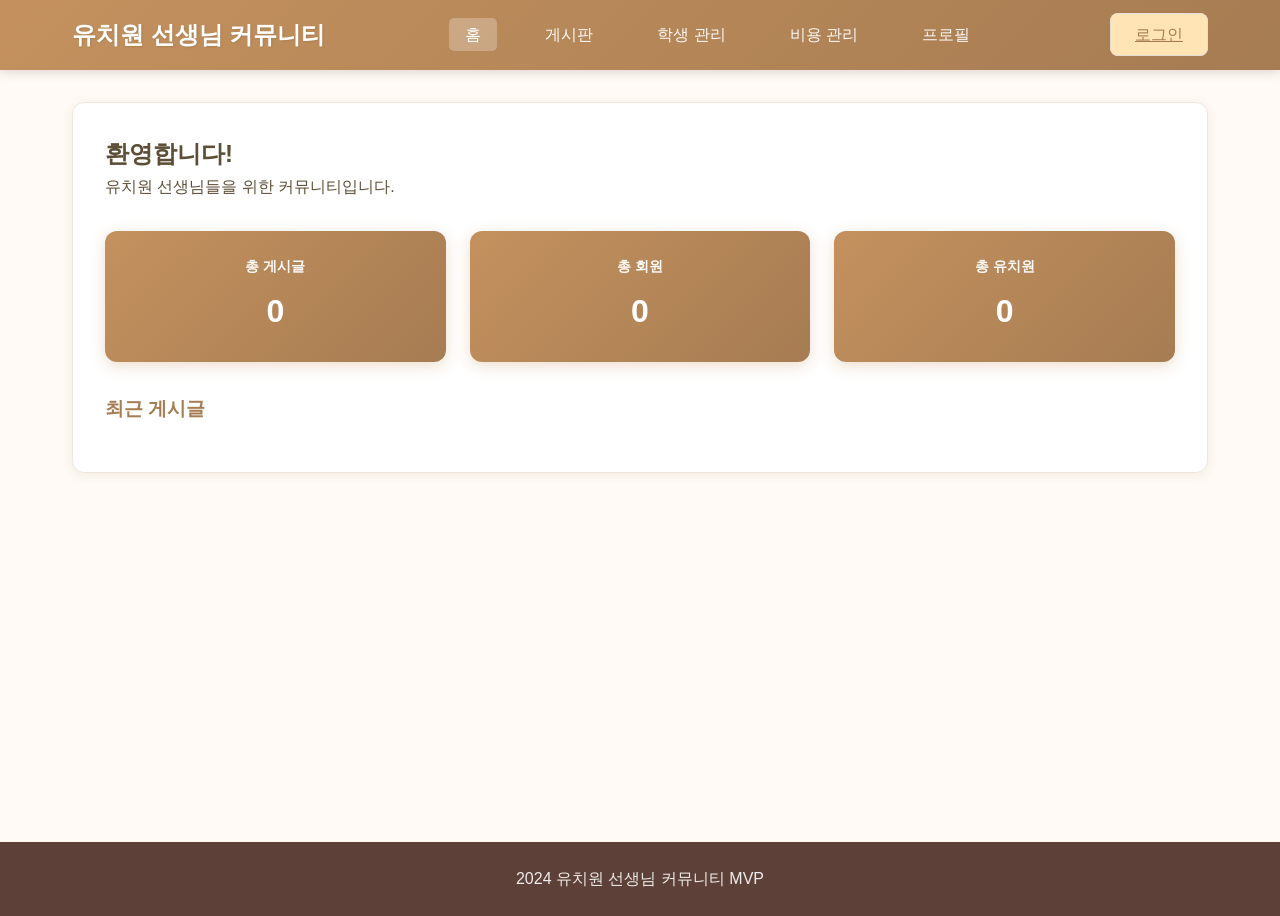
==== frontend/index.html @ c14915fb "Redesign profile page to Toss-style UI - Restructure profileCard component with cleaner layout - Sep" ====
<!DOCTYPE html>
<html lang="ko">
<head>
    <meta charset="UTF-8">
    <meta name="viewport" content="width=device-width, initial-scale=1.0">
    <title>유치원 선생님 커뮤니티</title>
    <link rel="stylesheet" href="css/style.css?v=8">
    <link rel="stylesheet" href="css/auth.css?v=8">
</head>
<body>
    <header>
        <nav class="navbar">
            <div class="logo">
                <h1>유치원 선생님 커뮤니티</h1>
            </div>
            <ul class="nav-links">
                <li><a href="#" data-page="home" class="active">홈</a></li>
                <li><a href="#" data-page="board">게시판</a></li>
                <li><a href="#" data-page="management">학생 관리</a></li>
                <li><a href="#" data-page="expenses">비용 관리</a></li>
                <li><a href="#" data-page="profile">프로필</a></li>
            </ul>
            <div class="user-info">
                <!-- 동적으로 로그인/로그아웃 버튼 표시 -->
            </div>
        </nav>
    </header>

    <main id="app">
        <!-- 홈 페이지 -->
        <section id="home-page" class="page active">
            <div class="container">
                <h2>환영합니다!</h2>
                <p>유치원 선생님들을 위한 커뮤니티입니다.</p>

                <div class="stats-grid">
                    <div class="stat-card">
                        <h3>총 게시글</h3>
                        <p id="total-posts">0</p>
                    </div>
                    <div class="stat-card">
                        <h3>총 회원</h3>
                        <p id="total-users">0</p>
                    </div>
                    <div class="stat-card">
                        <h3>총 유치원</h3>
                        <p id="total-kindergartens">0</p>
                    </div>
                </div>

                <div class="recent-posts">
                    <h3>최근 게시글</h3>
                    <div id="recent-posts-list"></div>
                </div>
            </div>
        </section>

        <!-- 게시판 페이지 -->
        <section id="board-page" class="page">
            <div class="container">
                <div class="board-header">
                    <h2>게시판</h2>
                    <button id="new-post-btn" class="btn btn-primary">새 글 쓰기</button>
                </div>

                <div class="category-tabs">
                    <button data-category="" class="tab active">전체</button>
                    <button data-category="자유게시판" class="tab">자유게시판</button>
                    <button data-category="교육자료" class="tab">교육자료</button>
                    <button data-category="Q&A" class="tab">Q&A</button>
                </div>

                <div id="posts-list" class="posts-list"></div>
            </div>
        </section>

        <!-- 게시글 상세 페이지 -->
        <section id="post-detail-page" class="page">
            <div class="container">
                <button id="back-to-board" class="btn btn-secondary">목록으로</button>
                <div id="post-detail"></div>
                <div id="comments-section">
                    <h3>댓글</h3>
                    <div id="comments-list"></div>
                    <div class="comment-form">
                        <textarea id="comment-content" placeholder="댓글을 입력하세요..."></textarea>
                        <button id="submit-comment" class="btn btn-primary">댓글 작성</button>
                    </div>
                </div>
            </div>
        </section>

        <!-- 글 작성 페이지 -->
        <section id="write-post-page" class="page">
            <div class="container">
                <h2 id="write-page-title">새 글 쓰기</h2>
                <form id="post-form">
                    <div class="form-group">
                        <label for="post-category">카테고리</label>
                        <select id="post-category" required>
                            <option value="자유게시판">자유게시판</option>
                            <option value="교육자료">교육자료</option>
                            <option value="Q&A">Q&A</option>
                        </select>
                    </div>
                    <div class="form-group">
                        <label for="post-title">제목</label>
                        <input type="text" id="post-title" required placeholder="제목을 입력하세요">
                    </div>
                    <div class="form-group">
                        <label for="post-content">내용</label>
                        <textarea id="post-content" required placeholder="내용을 입력하세요"></textarea>
                    </div>
                    <div class="form-actions">
                        <button type="button" id="cancel-post" class="btn btn-secondary">취소</button>
                        <button type="submit" class="btn btn-primary">저장</button>
                    </div>
                </form>
            </div>
        </section>

        <!-- 비용 관리 페이지 -->
        <section id="expenses-page" class="page">
            <div class="container">
                <h2>비용 관리</h2>
                <p id="my-kindergarten-info" class="info-text"></p>

                <div class="expenses-tabs">
                    <button data-tab="input" class="tab active">비용 입력</button>
                    <button data-tab="category-manage" class="tab">카테고리 관리</button>
                    <button data-tab="student-summary" class="tab">학생별 집계</button>
                    <button data-tab="class-summary" class="tab">반별 집계</button>
                    <button data-tab="kg-summary" class="tab">유치원 집계</button>
                </div>

                <!-- 비용 입력 탭 -->
                <div id="expense-input-tab" class="expense-tab active">
                    <div class="expense-form-section">
                        <div class="section-header">
                            <h3>비용 입력</h3>
                            <button id="download-expenses-excel" class="btn btn-secondary btn-small">엑셀 다운로드</button>
                        </div>
                        <form id="expense-form">
                            <div class="form-row">
                                <div class="form-group">
                                    <label for="expense-class">반</label>
                                    <select id="expense-class" required>
                                        <option value="">선택하세요</option>
                                    </select>
                                </div>
                                <div class="form-group">
                                    <label for="expense-student">학생</label>
                                    <select id="expense-student" required>
                                        <option value="">선택하세요</option>
                                    </select>
                                </div>
                            </div>
                            <div class="form-row">
                                <div class="form-group">
                                    <label for="expense-category">비용 카테고리</label>
                                    <select id="expense-category" required>
                                        <option value="">선택하세요</option>
                                    </select>
                                </div>
                                <div class="form-group">
                                    <label for="expense-amount">금액 (원)</label>
                                    <input type="number" id="expense-amount" required min="0" step="1000">
                                </div>
                            </div>
                            <div class="form-group">
                                <label for="expense-description">설명</label>
                                <input type="text" id="expense-description" placeholder="비용 설명">
                            </div>
                            <button type="submit" class="btn btn-primary">비용 추가</button>
                        </form>
                    </div>

                    <div class="expense-list-section">
                        <h3>최근 비용 내역</h3>
                        <div id="expense-list"></div>
                    </div>
                </div>

                <!-- 카테고리 관리 탭 -->
                <div id="category-manage-tab" class="expense-tab">
                    <div class="add-form-section">
                        <div class="section-header">
                            <h3>카테고리 추가</h3>
                            <button id="download-categories-excel" class="btn btn-secondary btn-small">엑셀 다운로드</button>
                        </div>
                        <form id="add-category-form" class="inline-form">
                            <select id="category-kindergarten" required>
                                <option value="">유치원 선택</option>
                            </select>
                            <input type="text" id="category-name" placeholder="카테고리명 (예: 교재비)" required>
                            <button type="submit" class="btn btn-primary">추가</button>
                        </form>
                    </div>
                    <div class="list-section">
                        <h3>카테고리 목록</h3>
                        <div class="filter-row">
                            <select id="filter-kg-for-category">
                                <option value="">전체 유치원</option>
                            </select>
                        </div>
                        <div id="category-list" class="data-list"></div>
                    </div>
                </div>

                <!-- 학생별 집계 탭 -->
                <div id="student-summary-tab" class="expense-tab">
                    <div class="summary-selector">
                        <select id="student-summary-class">
                            <option value="">반 선택</option>
                        </select>
                        <select id="student-summary-student">
                            <option value="">학생 선택</option>
                        </select>
                        <button id="load-student-summary" class="btn btn-primary">조회</button>
                        <button id="download-student-summary-excel" class="btn btn-secondary">엑셀 다운로드</button>
                    </div>
                    <div id="student-summary-result"></div>
                </div>

                <!-- 반별 집계 탭 -->
                <div id="class-summary-tab" class="expense-tab">
                    <div class="summary-selector">
                        <select id="summary-class">
                            <option value="">반 선택</option>
                        </select>
                        <button id="load-class-summary" class="btn btn-primary">조회</button>
                        <button id="download-class-summary-excel" class="btn btn-secondary">엑셀 다운로드</button>
                    </div>
                    <div id="class-summary-result"></div>
                </div>

                <!-- 유치원별 집계 탭 -->
                <div id="kg-summary-tab" class="expense-tab">
                    <div class="summary-selector">
                        <button id="load-kg-summary" class="btn btn-primary">내 유치원 집계 조회</button>
                        <button id="download-kg-summary-excel" class="btn btn-secondary">엑셀 다운로드</button>
                    </div>
                    <div id="kg-summary-result"></div>
                </div>
            </div>
        </section>

        <!-- 학생 관리 페이지 -->
        <section id="management-page" class="page">
            <div class="container">
                <div class="board-header">
                    <h2>학생 관리</h2>
                    <div class="header-actions">
                        <a href="#" id="download-template" class="btn btn-secondary">엑셀 템플릿 다운로드</a>
                        <button id="upload-excel-btn" class="btn btn-primary">엑셀 업로드</button>
                    </div>
                </div>

                <!-- 엑셀 업로드 모달 -->
                <div id="excel-upload-modal" class="modal" style="display:none;">
                    <div class="modal-content">
                        <span class="modal-close">&times;</span>
                        <h3>엑셀 파일 업로드</h3>
                        <p class="modal-info">템플릿 형식에 맞는 엑셀 파일을 업로드하세요.</p>
                        <form id="excel-upload-form">
                            <div class="form-group">
                                <input type="file" id="excel-file" accept=".xlsx,.xls" required>
                            </div>
                            <div class="form-actions">
                                <button type="button" class="btn btn-secondary" id="cancel-upload">취소</button>
                                <button type="submit" class="btn btn-primary">업로드</button>
                            </div>
                        </form>
                        <div id="upload-result" style="display:none;"></div>
                    </div>
                </div>

                <div class="management-tabs">
                    <button data-tab="kindergartens" class="tab active">유치원</button>
                    <button data-tab="classes" class="tab">반</button>
                    <button data-tab="students" class="tab">학생</button>
                </div>

                <!-- 유치원 탭 -->
                <div id="kindergartens-tab" class="management-tab active">
                    <div class="add-form-section">
                        <h3>유치원 등록</h3>
                        <form id="add-kindergarten-form" class="inline-form">
                            <input type="text" id="kg-name" placeholder="유치원명" required>
                            <input type="text" id="kg-region" placeholder="지역 (예: 서울시 강남구)">
                            <input type="text" id="kg-address" placeholder="주소">
                            <button type="submit" class="btn btn-primary">등록</button>
                        </form>
                    </div>
                    <div class="list-section">
                        <h3>유치원 목록</h3>
                        <div id="kindergartens-list" class="data-list"></div>
                    </div>
                </div>

                <!-- 반 탭 -->
                <div id="classes-tab" class="management-tab" style="display:none;">
                    <div class="add-form-section">
                        <h3>반 등록</h3>
                        <form id="add-class-form" class="inline-form">
                            <select id="class-kindergarten" required>
                                <option value="">유치원 선택</option>
                            </select>
                            <input type="text" id="class-name" placeholder="반 이름" required>
                            <button type="submit" class="btn btn-primary">등록</button>
                        </form>
                    </div>
                    <div class="list-section">
                        <h3>반 목록</h3>
                        <div class="filter-row">
                            <select id="filter-kg-for-class">
                                <option value="">전체 유치원</option>
                            </select>
                        </div>
                        <div id="classes-list" class="data-list"></div>
                    </div>
                </div>

                <!-- 학생 탭 -->
                <div id="students-tab" class="management-tab" style="display:none;">
                    <div class="add-form-section">
                        <h3>학생 등록</h3>
                        <form id="add-student-form" class="inline-form">
                            <select id="student-kindergarten" required>
                                <option value="">유치원 선택</option>
                            </select>
                            <select id="student-class" required>
                                <option value="">반 선택</option>
                            </select>
                            <input type="text" id="student-name" placeholder="학생 이름" required>
                            <input type="number" id="student-age" placeholder="나이" min="1" max="10" value="5">
                            <button type="submit" class="btn btn-primary">등록</button>
                        </form>
                    </div>
                    <div class="list-section">
                        <h3>학생 목록</h3>
                        <div class="filter-row">
                            <select id="filter-kg-for-student">
                                <option value="">전체 유치원</option>
                            </select>
                            <select id="filter-class-for-student">
                                <option value="">전체 반</option>
                            </select>
                        </div>
                        <div id="students-list" class="data-list"></div>
                    </div>
                </div>
            </div>
        </section>

        <!-- 프로필 페이지 -->
        <section id="profile-page" class="page">
            <div class="container">
                <h2>내 프로필</h2>
                <div id="profile-content">
                    <p>사용자를 선택해주세요.</p>
                </div>
            </div>
        </section>
    </main>

    <footer>
        <p>2024 유치원 선생님 커뮤니티 MVP</p>
    </footer>

    <script src="https://cdn.sheetjs.com/xlsx-0.20.1/package/dist/xlsx.full.min.js"></script>
    <script src="js/api.js?v=5"></script>
    <script src="js/auth.js?v=5"></script>
    <script src="js/components.js?v=6"></script>
    <script src="js/app.js?v=6"></script>
</body>
</html>
---- frontend/css/style.css ----
/* ===== Color Variables (Warm Kindergarten Theme) ===== */
:root {
    --primary: #C4915E;           /* 따뜻한 카라멜 브라운 */
    --primary-dark: #A67C52;      /* 진한 브라운 */
    --primary-light: #D4A574;     /* 연한 브라운 */
    --secondary: #8B7355;         /* 중간 브라운 */
    --accent: #FFE4B5;            /* 연한 노랑 (모카신) */
    --accent-light: #FFF5E6;      /* 아주 연한 크림 */
    --background: #FFFAF5;        /* 따뜻한 아이보리 배경 */
    --background-card: #FFF8F0;   /* 카드 배경 (크림) */
    --text-primary: #5D4E37;      /* 진한 브라운 텍스트 */
    --text-secondary: #8B7355;    /* 중간 브라운 텍스트 */
    --border: #E8DDD4;            /* 베이지 테두리 */
    --border-light: #F0E6DC;      /* 연한 테두리 */
    --success: #7CB342;           /* 자연스러운 초록 */
    --success-bg: #F1F8E9;
    --danger: #E57373;            /* 부드러운 빨강 */
    --danger-dark: #D32F2F;
    --footer-bg: #5D4037;         /* 따뜻한 다크 브라운 */
}

* {
    margin: 0;
    padding: 0;
    box-sizing: border-box;
}

body {
    font-family: 'Segoe UI', Tahoma, Geneva, Verdana, sans-serif;
    background-color: var(--background);
    color: var(--text-primary);
    line-height: 1.6;
}

/* Header & Navbar */
header {
    background: linear-gradient(135deg, var(--primary) 0%, var(--primary-dark) 100%);
    box-shadow: 0 2px 10px rgba(93, 64, 55, 0.2);
    position: sticky;
    top: 0;
    z-index: 100;
}

.navbar {
    max-width: 1200px;
    margin: 0 auto;
    padding: 1rem 2rem;
    display: flex;
    justify-content: space-between;
    align-items: center;
}

.logo h1 {
    color: white;
    font-size: 1.5rem;
    text-shadow: 1px 1px 2px rgba(0,0,0,0.1);
}

.nav-links {
    display: flex;
    list-style: none;
    gap: 2rem;
}

.nav-links a {
    color: rgba(255, 255, 255, 0.95);
    text-decoration: none;
    padding: 0.5rem 1rem;
    border-radius: 5px;
    transition: all 0.3s ease;
}

.nav-links a:hover,
.nav-links a.active {
    background: rgba(255, 255, 255, 0.25);
    color: white;
}

.user-info select {
    padding: 0.5rem 1rem;
    border-radius: 5px;
    border: none;
    background: white;
    cursor: pointer;
    color: var(--text-primary);
}

/* Main Content */
main {
    max-width: 1200px;
    margin: 0 auto;
    padding: 2rem;
    min-height: calc(100vh - 160px);
}

.container {
    background: white;
    border-radius: 12px;
    padding: 2rem;
    box-shadow: 0 2px 12px rgba(93, 64, 55, 0.08);
    border: 1px solid var(--border-light);
}

.page {
    display: none;
}

.page.active {
    display: block;
}

/* Stats Grid */
.stats-grid {
    display: grid;
    grid-template-columns: repeat(auto-fit, minmax(200px, 1fr));
    gap: 1.5rem;
    margin: 2rem 0;
}

.stat-card {
    background: linear-gradient(135deg, var(--primary) 0%, var(--primary-dark) 100%);
    color: white;
    padding: 1.5rem;
    border-radius: 12px;
    text-align: center;
    box-shadow: 0 4px 15px rgba(196, 145, 94, 0.3);
}

.stat-card h3 {
    font-size: 0.9rem;
    margin-bottom: 0.5rem;
    opacity: 0.95;
}

.stat-card p {
    font-size: 2rem;
    font-weight: bold;
}

/* Board */
.board-header {
    display: flex;
    justify-content: space-between;
    align-items: center;
    margin-bottom: 1.5rem;
}

.category-tabs,
.expenses-tabs {
    display: flex;
    gap: 0.5rem;
    margin-bottom: 1.5rem;
    flex-wrap: wrap;
}

.tab {
    padding: 0.5rem 1rem;
    border: 2px solid var(--primary);
    background: white;
    color: var(--primary);
    border-radius: 20px;
    cursor: pointer;
    transition: all 0.3s ease;
}

.tab:hover,
.tab.active {
    background: var(--primary);
    color: white;
}

.info-text {
    color: var(--primary-dark);
    font-weight: 500;
    margin-bottom: 1rem;
    padding: 0.75rem 1rem;
    background: var(--accent);
    border-radius: 8px;
    border-left: 4px solid var(--primary);
}

/* Posts */
.posts-list {
    display: flex;
    flex-direction: column;
    gap: 1rem;
}

.post-card {
    border: 1px solid var(--border);
    border-radius: 10px;
    padding: 1.5rem;
    cursor: pointer;
    transition: all 0.3s ease;
    background: white;
}

.post-card:hover {
    border-color: var(--primary);
    box-shadow: 0 4px 15px rgba(196, 145, 94, 0.15);
    transform: translateY(-2px);
}

.post-card h3 {
    color: var(--text-primary);
    margin-bottom: 0.5rem;
}

.post-card .meta {
    font-size: 0.85rem;
    color: var(--text-secondary);
    display: flex;
    gap: 1rem;
    flex-wrap: wrap;
}

.post-card .category {
    background: var(--accent);
    color: var(--primary-dark);
    padding: 0.2rem 0.6rem;
    border-radius: 12px;
    font-size: 0.8rem;
    font-weight: 500;
}

.post-card .content-preview {
    margin-top: 0.5rem;
    color: var(--text-secondary);
    font-size: 0.95rem;
}

/* Post Detail */
#post-detail {
    margin: 1.5rem 0;
}

#post-detail h2 {
    margin-bottom: 1rem;
    color: var(--text-primary);
}

#post-detail .post-meta {
    color: var(--text-secondary);
    font-size: 0.9rem;
    margin-bottom: 1.5rem;
    padding-bottom: 1rem;
    border-bottom: 1px solid var(--border);
}

#post-detail .post-content {
    white-space: pre-wrap;
    line-height: 1.8;
}

.post-actions {
    margin-top: 1.5rem;
    display: flex;
    gap: 0.5rem;
}

/* Comments */
#comments-section {
    margin-top: 2rem;
    padding-top: 2rem;
    border-top: 1px solid var(--border);
}

#comments-list {
    margin: 1rem 0;
}

.comment {
    background: var(--background-card);
    padding: 1rem;
    border-radius: 10px;
    margin-bottom: 0.5rem;
    border: 1px solid var(--border-light);
}

.comment .comment-meta {
    font-size: 0.85rem;
    color: var(--text-secondary);
    margin-bottom: 0.5rem;
}

.comment .comment-content {
    color: var(--text-primary);
}

.comment-form {
    margin-top: 1rem;
}

.comment-form textarea {
    width: 100%;
    padding: 1rem;
    border: 1px solid var(--border);
    border-radius: 10px;
    resize: vertical;
    min-height: 80px;
    margin-bottom: 0.5rem;
    font-family: inherit;
}

.comment-form textarea:focus {
    outline: none;
    border-color: var(--primary);
}

/* Forms */
.form-group {
    margin-bottom: 1rem;
}

.form-group label {
    display: block;
    margin-bottom: 0.5rem;
    font-weight: 500;
    color: var(--text-primary);
}

.form-group input,
.form-group select,
.form-group textarea {
    width: 100%;
    padding: 0.75rem;
    border: 1px solid var(--border);
    border-radius: 8px;
    font-size: 1rem;
    font-family: inherit;
    background: white;
    color: var(--text-primary);
}

.form-group input:focus,
.form-group select:focus,
.form-group textarea:focus {
    outline: none;
    border-color: var(--primary);
    box-shadow: 0 0 0 3px rgba(196, 145, 94, 0.1);
}

.form-group textarea {
    min-height: 200px;
    resize: vertical;
}

.form-row {
    display: grid;
    grid-template-columns: repeat(auto-fit, minmax(200px, 1fr));
    gap: 1rem;
}

.form-actions {
    display: flex;
    gap: 1rem;
    margin-top: 1.5rem;
}

/* Buttons */
.btn {
    padding: 0.75rem 1.5rem;
    border: none;
    border-radius: 8px;
    cursor: pointer;
    font-size: 1rem;
    font-weight: 500;
    transition: all 0.3s ease;
}

.btn-primary {
    background: linear-gradient(135deg, var(--primary) 0%, var(--primary-dark) 100%);
    color: white;
    box-shadow: 0 2px 8px rgba(196, 145, 94, 0.3);
}

.btn-primary:hover {
    opacity: 0.95;
    transform: translateY(-1px);
    box-shadow: 0 4px 12px rgba(196, 145, 94, 0.4);
}

.btn-secondary {
    background: var(--accent);
    color: var(--primary-dark);
    border: 1px solid var(--border);
}

.btn-secondary:hover {
    background: #FFD89B;
}

.btn-danger {
    background: var(--danger);
    color: white;
}

.btn-danger:hover {
    background: var(--danger-dark);
}

.btn-small {
    padding: 0.4rem 0.8rem;
    font-size: 0.85rem;
}

/* Expenses */
.expense-tab {
    display: none;
}

.expense-tab.active {
    display: block;
}

.expense-form-section,
.expense-list-section {
    margin-bottom: 2rem;
}

.expense-list-section h3,
.expense-form-section h3 {
    margin-bottom: 1rem;
    color: var(--primary-dark);
}

#expense-list {
    max-height: 400px;
    overflow-y: auto;
}

.expense-item {
    display: grid;
    grid-template-columns: 1fr 1fr 1fr 100px auto;
    gap: 1rem;
    align-items: center;
    padding: 1rem;
    border: 1px solid var(--border);
    border-radius: 8px;
    margin-bottom: 0.5rem;
    background: white;
}

.expense-item:hover {
    border-color: var(--primary-light);
    background: var(--background-card);
}

.expense-item .student-name {
    font-weight: 500;
    color: var(--text-primary);
}

.expense-item .category {
    background: var(--accent);
    color: var(--primary-dark);
    padding: 0.2rem 0.6rem;
    border-radius: 12px;
    text-align: center;
    font-size: 0.85rem;
}

.expense-item .amount {
    font-weight: bold;
    color: var(--primary-dark);
}

/* Summary */
.summary-selector {
    display: flex;
    gap: 1rem;
    margin-bottom: 1.5rem;
    flex-wrap: wrap;
}

.summary-selector select {
    padding: 0.5rem 1rem;
    border: 1px solid var(--border);
    border-radius: 8px;
    min-width: 200px;
    background: white;
}

.summary-selector select:focus {
    outline: none;
    border-color: var(--primary);
}

.summary-card {
    background: var(--background-card);
    border-radius: 12px;
    padding: 1.5rem;
    border: 1px solid var(--border-light);
}

.summary-card h3 {
    margin-bottom: 1rem;
    color: var(--primary-dark);
}

.summary-stats {
    display: grid;
    grid-template-columns: repeat(auto-fit, minmax(150px, 1fr));
    gap: 1rem;
    margin-bottom: 1.5rem;
}

.summary-stat {
    background: white;
    padding: 1rem;
    border-radius: 10px;
    text-align: center;
    border: 1px solid var(--border-light);
}

.summary-stat .label {
    font-size: 0.85rem;
    color: var(--text-secondary);
}

.summary-stat .value {
    font-size: 1.5rem;
    font-weight: bold;
    color: var(--primary-dark);
}

.category-breakdown h4 {
    margin-bottom: 0.5rem;
    color: var(--text-primary);
}

.category-breakdown ul {
    list-style: none;
}

.category-breakdown li {
    padding: 0.5rem 0;
    display: flex;
    justify-content: space-between;
    border-bottom: 1px solid var(--border-light);
    color: var(--text-primary);
}

/* Profile */
.profile-card {
    background: var(--background-card);
    border-radius: 12px;
    padding: 2rem;
    border: 1px solid var(--border-light);
}

.profile-card h3 {
    margin-bottom: 1.5rem;
    color: var(--primary-dark);
}

.profile-info {
    display: grid;
    gap: 1rem;
}

.profile-info .info-item {
    display: grid;
    grid-template-columns: 120px 1fr;
    padding: 0.5rem 0;
    border-bottom: 1px solid var(--border-light);
}

.profile-info .label {
    font-weight: 500;
    color: var(--text-secondary);
}

.profile-info .info-item input,
.profile-info .info-item select {
    padding: 0.5rem;
    border: 1px solid var(--border);
    border-radius: 6px;
    font-size: 0.95rem;
    margin-bottom: 0.25rem;
}

.profile-info .info-item input:focus,
.profile-info .info-item select:focus {
    outline: none;
    border-color: var(--primary);
}

#profile-edit-form .form-actions {
    margin-top: 1.5rem;
    padding-top: 1rem;
    border-top: 1px solid var(--border);
}

/* Footer */
footer {
    background: var(--footer-bg);
    color: rgba(255, 255, 255, 0.9);
    text-align: center;
    padding: 1.5rem;
    margin-top: 2rem;
}

/* Recent Posts */
.recent-posts h3 {
    margin-bottom: 1rem;
    color: var(--primary-dark);
}

#recent-posts-list .post-card {
    margin-bottom: 0.5rem;
}

/* Responsive */
@media (max-width: 768px) {
    .navbar {
        flex-direction: column;
        gap: 1rem;
    }

    .nav-links {
        gap: 0.5rem;
    }

    .expense-item {
        grid-template-columns: 1fr;
    }

    .form-row {
        grid-template-columns: 1fr;
    }
}

/* Loading */
.loading {
    text-align: center;
    padding: 2rem;
    color: var(--text-secondary);
}

/* Alert */
.alert {
    padding: 1rem;
    border-radius: 8px;
    margin-bottom: 1rem;
}

.alert-success {
    background: var(--success-bg);
    color: #33691E;
    border: 1px solid #AED581;
}

.alert-error {
    background: #FFEBEE;
    color: #C62828;
    border: 1px solid #EF9A9A;
}

/* Management Page */
.header-actions {
    display: flex;
    gap: 0.5rem;
}

.management-tabs {
    display: flex;
    gap: 0.5rem;
    margin-bottom: 1.5rem;
    flex-wrap: wrap;
}

.management-tab {
    display: none;
}

.management-tab.active {
    display: block;
}

.add-form-section {
    background: var(--background-card);
    padding: 1.5rem;
    border-radius: 12px;
    margin-bottom: 1.5rem;
    border: 1px solid var(--border-light);
}

.add-form-section h3 {
    margin-bottom: 1rem;
    color: var(--primary-dark);
}

/* Section Header with actions */
.section-header {
    display: flex;
    justify-content: space-between;
    align-items: center;
    margin-bottom: 1rem;
}

.section-header h3 {
    margin-bottom: 0;
    color: var(--primary-dark);
}

.inline-form {
    display: flex;
    gap: 0.5rem;
    flex-wrap: wrap;
    align-items: flex-end;
}

.inline-form input,
.inline-form select {
    padding: 0.6rem 0.8rem;
    border: 1px solid var(--border);
    border-radius: 6px;
    font-size: 0.95rem;
}

.inline-form input:focus,
.inline-form select:focus {
    outline: none;
    border-color: var(--primary);
}

.inline-form input[type="text"] {
    min-width: 150px;
}

.inline-form input[type="number"] {
    width: 80px;
}

.inline-form select {
    min-width: 150px;
}

.list-section h3 {
    margin-bottom: 1rem;
    color: var(--primary-dark);
}

.filter-row {
    display: flex;
    gap: 0.5rem;
    margin-bottom: 1rem;
    flex-wrap: wrap;
}

.filter-row select {
    padding: 0.5rem 1rem;
    border: 1px solid var(--border);
    border-radius: 6px;
}

.data-list {
    display: flex;
    flex-direction: column;
    gap: 0.5rem;
}

.data-item {
    display: flex;
    justify-content: space-between;
    align-items: center;
    padding: 1rem;
    background: white;
    border: 1px solid var(--border);
    border-radius: 10px;
}

.data-item:hover {
    border-color: var(--primary);
    background: var(--background-card);
}

.data-item-info {
    display: flex;
    flex-direction: column;
    gap: 0.25rem;
}

.data-item-info .name {
    font-weight: 600;
    color: var(--text-primary);
}

.data-item-info .details {
    font-size: 0.85rem;
    color: var(--text-secondary);
}

.data-item-actions {
    display: flex;
    gap: 0.5rem;
}

/* Modal */
.modal {
    position: fixed;
    top: 0;
    left: 0;
    width: 100%;
    height: 100%;
    background: rgba(93, 64, 55, 0.5);
    display: flex;
    justify-content: center;
    align-items: center;
    z-index: 1000;
}

.modal-content {
    background: white;
    padding: 2rem;
    border-radius: 12px;
    max-width: 500px;
    width: 90%;
    position: relative;
    box-shadow: 0 10px 40px rgba(93, 64, 55, 0.2);
}

.modal-close {
    position: absolute;
    top: 1rem;
    right: 1rem;
    font-size: 1.5rem;
    cursor: pointer;
    color: var(--text-secondary);
}

.modal-close:hover {
    color: var(--text-primary);
}

.modal-content h3 {
    margin-bottom: 1rem;
    color: var(--primary-dark);
}

.modal-info {
    color: var(--text-secondary);
    margin-bottom: 1.5rem;
}

#excel-file {
    width: 100%;
    padding: 1rem;
    border: 2px dashed var(--border);
    border-radius: 10px;
    cursor: pointer;
    background: var(--background-card);
}

#excel-file:hover {
    border-color: var(--primary);
}

#upload-result {
    margin-top: 1rem;
    padding: 1rem;
    border-radius: 8px;
}

#upload-result.success {
    background: var(--success-bg);
    color: #33691E;
}

#upload-result.error {
    background: #FFEBEE;
    color: #C62828;
}

/* ===== Toss Style Components ===== */
.toss-style {
    background: white;
    border-radius: 20px;
    padding: 0;
    box-shadow: 0 2px 20px rgba(0, 0, 0, 0.06);
    border: none;
    overflow: hidden;
}

/* Profile Header */
.profile-header {
    display: flex;
    align-items: center;
    gap: 1rem;
    padding: 1.5rem 2rem;
    background: linear-gradient(135deg, var(--primary) 0%, var(--primary-dark) 100%);
    color: white;
}

.profile-avatar {
    width: 60px;
    height: 60px;
    background: rgba(255, 255, 255, 0.25);
    border-radius: 50%;
    display: flex;
    align-items: center;
    justify-content: center;
    font-size: 1.5rem;
    font-weight: 700;
    color: white;
}

.profile-title h3 {
    color: white;
    font-size: 1.25rem;
    font-weight: 600;
    margin-bottom: 0.25rem;
}

.profile-subtitle {
    color: rgba(255, 255, 255, 0.85);
    font-size: 0.9rem;
}

/* Toss Form */
.toss-form {
    padding: 0;
}

.form-section {
    padding: 1.5rem 2rem;
    border-bottom: 8px solid var(--background);
}

.form-section:last-of-type {
    border-bottom: none;
}

.section-title {
    font-size: 0.8rem;
    font-weight: 600;
    color: var(--text-secondary);
    text-transform: uppercase;
    letter-spacing: 0.5px;
    margin-bottom: 1rem;
}

/* Readonly Field */
.readonly-field {
    display: flex;
    justify-content: space-between;
    align-items: center;
    padding: 1rem 0;
    border-bottom: 1px solid var(--border-light);
}

.readonly-field:last-child {
    border-bottom: none;
}

.readonly-field .field-label {
    font-size: 0.95rem;
    color: var(--text-secondary);
}

.readonly-field .field-value {
    font-size: 0.95rem;
    color: var(--text-primary);
    font-weight: 500;
}

/* Toss Field */
.toss-field {
    margin-bottom: 1.25rem;
}

.toss-field:last-child {
    margin-bottom: 0;
}

.toss-field label {
    display: block;
    font-size: 0.85rem;
    font-weight: 500;
    color: var(--text-secondary);
    margin-bottom: 0.5rem;
}

.toss-field input,
.toss-field select {
    width: 100%;
    padding: 1rem 1.25rem;
    border: 1.5px solid var(--border);
    border-radius: 12px;
    font-size: 1rem;
    color: var(--text-primary);
    background: white;
    transition: all 0.2s ease;
}

.toss-field input:focus,
.toss-field select:focus {
    outline: none;
    border-color: var(--primary);
    box-shadow: 0 0 0 4px rgba(196, 145, 94, 0.1);
}

.toss-field input::placeholder {
    color: #B8A898;
}

/* Toss Info List (View Mode) */
.toss-info-list {
    padding: 1rem 2rem;
}

.toss-info-item {
    display: flex;
    justify-content: space-between;
    align-items: center;
    padding: 1.1rem 0;
    border-bottom: 1px solid var(--border-light);
}

.toss-info-item:last-child {
    border-bottom: none;
}

.toss-info-item .info-label {
    font-size: 0.95rem;
    color: var(--text-secondary);
}

.toss-info-item .info-value {
    font-size: 0.95rem;
    color: var(--text-primary);
    font-weight: 500;
    text-align: right;
}

/* Toss Actions */
.toss-actions {
    display: flex;
    gap: 0.75rem;
    padding: 1.5rem 2rem;
    background: var(--background);
}

/* Toss Buttons */
.btn-toss {
    flex: 1;
    padding: 1rem 1.5rem;
    border-radius: 12px;
    font-size: 1rem;
    font-weight: 600;
    cursor: pointer;
    transition: all 0.2s ease;
    border: none;
}

.btn-toss-primary {
    background: linear-gradient(135deg, var(--primary) 0%, var(--primary-dark) 100%);
    color: white;
    box-shadow: 0 4px 12px rgba(196, 145, 94, 0.3);
}

.btn-toss-primary:hover {
    transform: translateY(-2px);
    box-shadow: 0 6px 16px rgba(196, 145, 94, 0.4);
}

.btn-toss-primary:active {
    transform: translateY(0);
}

.btn-toss-secondary {
    background: white;
    color: var(--text-primary);
    border: 1.5px solid var(--border);
}

.btn-toss-secondary:hover {
    background: var(--background-card);
    border-color: var(--primary-light);
}

.btn-toss-full {
    width: 100%;
}

/* Responsive for Toss Style */
@media (max-width: 600px) {
    .profile-header {
        padding: 1.25rem 1.5rem;
    }

    .profile-avatar {
        width: 50px;
        height: 50px;
        font-size: 1.25rem;
    }

    .profile-title h3 {
        font-size: 1.1rem;
    }

    .form-section,
    .toss-info-list,
    .toss-actions {
        padding-left: 1.5rem;
        padding-right: 1.5rem;
    }

    .toss-field input,
    .toss-field select {
        padding: 0.875rem 1rem;
    }
}
---- frontend/css/auth.css ----
/* Auth Pages Styles - Warm Kindergarten Theme */
.auth-body {
    background: linear-gradient(135deg, #C4915E 0%, #A67C52 100%);
    min-height: 100vh;
    display: flex;
    align-items: center;
    justify-content: center;
    padding: 2rem;
}

.auth-container {
    width: 100%;
    max-width: 450px;
}

.auth-card {
    background: white;
    border-radius: 15px;
    padding: 2.5rem;
    box-shadow: 0 10px 40px rgba(93, 64, 55, 0.25);
}

.auth-card.signup-card {
    max-width: 550px;
}

.auth-header {
    text-align: center;
    margin-bottom: 2rem;
}

.auth-header h1 {
    color: #A67C52;
    font-size: 1.8rem;
    margin-bottom: 0.5rem;
}

.auth-header p {
    color: #8B7355;
    font-size: 0.95rem;
}

.auth-form .form-group {
    margin-bottom: 1.25rem;
}

.auth-form label {
    display: block;
    margin-bottom: 0.5rem;
    font-weight: 500;
    color: #5D4E37;
    font-size: 0.9rem;
}

.auth-form input {
    width: 100%;
    padding: 0.85rem 1rem;
    border: 2px solid #E8DDD4;
    border-radius: 8px;
    font-size: 1rem;
    transition: border-color 0.3s ease;
    color: #5D4E37;
}

.auth-form input:focus {
    outline: none;
    border-color: #C4915E;
    box-shadow: 0 0 0 3px rgba(196, 145, 94, 0.1);
}

.auth-form input::placeholder {
    color: #B8A898;
}

.auth-form select {
    width: 100%;
    padding: 0.85rem 1rem;
    border: 2px solid #E8DDD4;
    border-radius: 8px;
    font-size: 1rem;
    transition: border-color 0.3s ease;
    background: white;
    color: #5D4E37;
}

.auth-form select:focus {
    outline: none;
    border-color: #C4915E;
    box-shadow: 0 0 0 3px rgba(196, 145, 94, 0.1);
}

.radio-group {
    display: flex;
    gap: 1.5rem;
    margin-top: 0.5rem;
}

.radio-label {
    display: flex;
    align-items: center;
    gap: 0.5rem;
    cursor: pointer;
    font-weight: normal;
    color: #5D4E37;
}

.radio-label input[type="radio"] {
    width: auto;
    cursor: pointer;
    accent-color: #C4915E;
}

.btn-full {
    width: 100%;
    padding: 1rem;
    font-size: 1.1rem;
    margin-top: 0.5rem;
    background: linear-gradient(135deg, #C4915E 0%, #A67C52 100%);
    color: white;
    border: none;
    border-radius: 8px;
    cursor: pointer;
    font-weight: 500;
    transition: all 0.3s ease;
    box-shadow: 0 2px 8px rgba(196, 145, 94, 0.3);
}

.btn-full:hover {
    opacity: 0.95;
    transform: translateY(-1px);
    box-shadow: 0 4px 12px rgba(196, 145, 94, 0.4);
}

.error-message {
    color: #E57373;
    font-size: 0.9rem;
    margin-bottom: 1rem;
    text-align: center;
    min-height: 1.2rem;
}

.auth-footer {
    text-align: center;
    margin-top: 1.5rem;
    padding-top: 1.5rem;
    border-top: 1px solid #E8DDD4;
}

.auth-footer p {
    color: #8B7355;
    font-size: 0.9rem;
    margin-bottom: 0.5rem;
}

.auth-footer .link {
    color: #C4915E;
    text-decoration: none;
    font-weight: 500;
}

.auth-footer .link:hover {
    text-decoration: underline;
    color: #A67C52;
}

/* Demo Accounts */
.demo-accounts {
    margin-top: 1.5rem;
    padding-top: 1.5rem;
    border-top: 1px solid #E8DDD4;
}

.demo-accounts > p {
    text-align: center;
    color: #8B7355;
    font-size: 0.85rem;
    margin-bottom: 0.75rem;
}

.demo-list {
    display: flex;
    flex-wrap: wrap;
    gap: 0.5rem;
    justify-content: center;
}

.demo-btn {
    padding: 0.5rem 1rem;
    border: 2px solid #C4915E;
    background: white;
    color: #C4915E;
    border-radius: 20px;
    cursor: pointer;
    font-size: 0.85rem;
    font-weight: 500;
    transition: all 0.3s ease;
}

.demo-btn:hover {
    background: #C4915E;
    color: white;
}

/* Form Row */
.auth-form .form-row {
    display: grid;
    grid-template-columns: 1fr 1fr;
    gap: 1rem;
}

/* User Info Bar */
.user-bar {
    display: flex;
    align-items: center;
    gap: 1rem;
}

.user-bar .user-name {
    color: white;
    font-weight: 500;
}

.user-bar .logout-btn {
    padding: 0.4rem 1rem;
    background: rgba(255, 255, 255, 0.2);
    border: 1px solid rgba(255, 255, 255, 0.3);
    color: white;
    border-radius: 5px;
    cursor: pointer;
    font-size: 0.9rem;
    transition: all 0.3s ease;
}

.user-bar .logout-btn:hover {
    background: rgba(255, 255, 255, 0.3);
}

/* Responsive */
@media (max-width: 600px) {
    .auth-card {
        padding: 1.5rem;
    }

    .auth-form .form-row {
        grid-template-columns: 1fr;
    }

    .demo-list {
        flex-direction: column;
    }

    .demo-btn {
        width: 100%;
    }
}
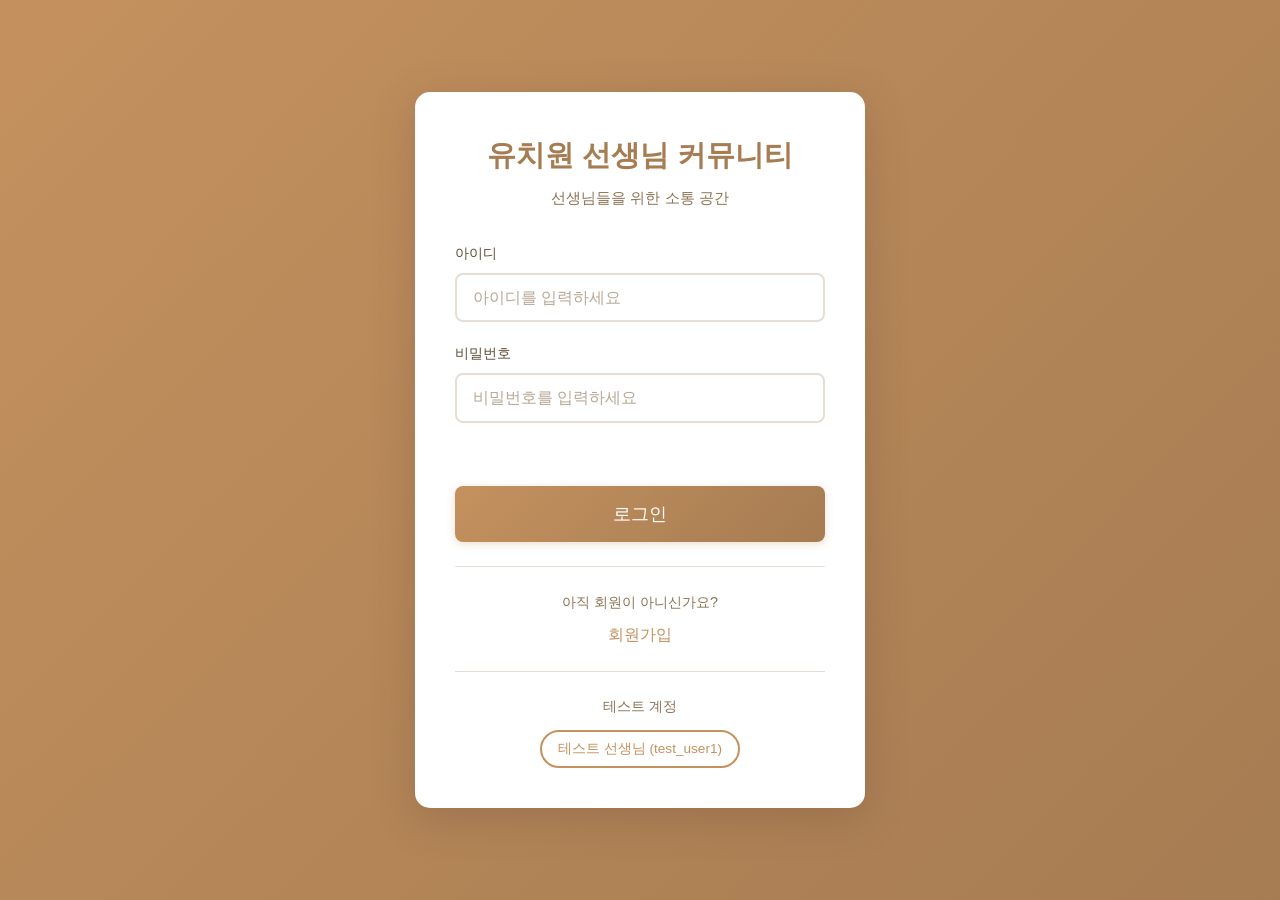
==== commit 0eb8a1e6: "Require authentication for main page access - Add login check script in index.html head to redirect " ====
--- a/frontend/index.html
+++ b/frontend/index.html
@@ -4,8 +4,17 @@
     <meta charset="UTF-8">
     <meta name="viewport" content="width=device-width, initial-scale=1.0">
     <title>유치원 선생님 커뮤니티</title>
-    <link rel="stylesheet" href="css/style.css?v=8">
-    <link rel="stylesheet" href="css/auth.css?v=8">
+    <link rel="stylesheet" href="css/style.css?v=10">
+    <link rel="stylesheet" href="css/auth.css?v=10">
+    <script>
+        // 로그인 체크 - 페이지 로드 전에 실행
+        (function() {
+            const token = localStorage.getItem('kindergarten_token');
+            if (!token) {
+                window.location.replace('login.html');
+            }
+        })();
+    </script>
 </head>
 <body>
     <header>
--- a/frontend/css/style.css
+++ b/frontend/css/style.css
@@ -611,23 +611,385 @@
     margin-bottom: 0.5rem;
 }
 
-/* Responsive */
+/* ===== Responsive Design - Mobile First ===== */
+
+/* Tablet (768px and below) */
 @media (max-width: 768px) {
     .navbar {
         flex-direction: column;
+        gap: 0.75rem;
+        padding: 1rem;
+    }
+
+    .logo h1 {
+        font-size: 1.25rem;
+    }
+
+    .nav-links {
+        gap: 0.25rem;
+        justify-content: center;
+        width: 100%;
+    }
+
+    .nav-links a {
+        padding: 0.4rem 0.75rem;
+        font-size: 0.9rem;
+    }
+
+    main {
+        padding: 1rem;
+    }
+
+    .container {
+        padding: 1.25rem;
+        border-radius: 10px;
+    }
+
+    .stats-grid {
+        grid-template-columns: 1fr;
         gap: 1rem;
-    }
-
-    .nav-links {
+        margin: 1.5rem 0;
+    }
+
+    .stat-card {
+        padding: 1.25rem;
+    }
+
+    .stat-card p {
+        font-size: 1.75rem;
+    }
+
+    .board-header {
+        flex-direction: column;
+        gap: 1rem;
+        align-items: stretch;
+    }
+
+    .board-header h2 {
+        text-align: center;
+    }
+
+    .board-header .btn {
+        width: 100%;
+    }
+
+    .category-tabs,
+    .expenses-tabs,
+    .management-tabs {
+        overflow-x: auto;
+        -webkit-overflow-scrolling: touch;
+        padding-bottom: 0.5rem;
+        flex-wrap: nowrap;
+    }
+
+    .tab {
+        flex-shrink: 0;
+        padding: 0.5rem 0.875rem;
+        font-size: 0.85rem;
+    }
+
+    .post-card {
+        padding: 1rem;
+    }
+
+    .post-card h3 {
+        font-size: 1rem;
+    }
+
+    .post-card .meta {
         gap: 0.5rem;
+        font-size: 0.8rem;
     }
 
     .expense-item {
         grid-template-columns: 1fr;
+        gap: 0.5rem;
+        text-align: left;
+    }
+
+    .expense-item .category {
+        justify-self: start;
+    }
+
+    .expense-item .amount {
+        font-size: 1.1rem;
     }
 
     .form-row {
         grid-template-columns: 1fr;
+    }
+
+    .form-actions {
+        flex-direction: column;
+    }
+
+    .form-actions .btn {
+        width: 100%;
+    }
+
+    .header-actions {
+        flex-direction: column;
+        width: 100%;
+    }
+
+    .header-actions .btn {
+        width: 100%;
+        text-align: center;
+    }
+
+    .inline-form {
+        flex-direction: column;
+        align-items: stretch;
+    }
+
+    .inline-form input,
+    .inline-form select {
+        width: 100%;
+        min-width: unset;
+    }
+
+    .inline-form input[type="number"] {
+        width: 100%;
+    }
+
+    .filter-row {
+        flex-direction: column;
+    }
+
+    .filter-row select {
+        width: 100%;
+    }
+
+    .data-item {
+        flex-direction: column;
+        align-items: stretch;
+        gap: 0.75rem;
+    }
+
+    .data-item-actions {
+        justify-content: flex-end;
+    }
+
+    .summary-selector {
+        flex-direction: column;
+    }
+
+    .summary-selector select,
+    .summary-selector .btn {
+        width: 100%;
+        min-width: unset;
+    }
+
+    .summary-stats {
+        grid-template-columns: 1fr 1fr;
+    }
+
+    .summary-stat .value {
+        font-size: 1.25rem;
+    }
+
+    .add-form-section {
+        padding: 1rem;
+    }
+
+    .section-header {
+        flex-direction: column;
+        gap: 0.75rem;
+        align-items: stretch;
+    }
+
+    .section-header .btn {
+        width: 100%;
+    }
+
+    /* Modal Mobile */
+    .modal-content {
+        width: 95%;
+        padding: 1.5rem;
+        max-height: 90vh;
+        overflow-y: auto;
+    }
+
+    /* Post Detail Mobile */
+    #post-detail h2 {
+        font-size: 1.25rem;
+    }
+
+    .post-actions {
+        flex-direction: column;
+    }
+
+    .post-actions .btn {
+        width: 100%;
+    }
+
+    /* Comment Mobile */
+    .comment {
+        padding: 0.875rem;
+    }
+
+    .comment .comment-meta {
+        flex-wrap: wrap;
+        gap: 0.5rem;
+    }
+
+    .comment-form textarea {
+        min-height: 100px;
+    }
+
+    /* User Info Bar */
+    .user-bar {
+        flex-direction: column;
+        gap: 0.5rem;
+        width: 100%;
+    }
+
+    .user-bar .logout-btn {
+        width: 100%;
+    }
+}
+
+/* Mobile (480px and below) */
+@media (max-width: 480px) {
+    .navbar {
+        padding: 0.75rem;
+    }
+
+    .logo h1 {
+        font-size: 1.1rem;
+    }
+
+    .nav-links {
+        gap: 0.125rem;
+    }
+
+    .nav-links a {
+        padding: 0.35rem 0.5rem;
+        font-size: 0.8rem;
+    }
+
+    main {
+        padding: 0.75rem;
+    }
+
+    .container {
+        padding: 1rem;
+        border-radius: 8px;
+    }
+
+    h2 {
+        font-size: 1.25rem;
+    }
+
+    h3 {
+        font-size: 1.1rem;
+    }
+
+    .stat-card {
+        padding: 1rem;
+    }
+
+    .stat-card h3 {
+        font-size: 0.85rem;
+    }
+
+    .stat-card p {
+        font-size: 1.5rem;
+    }
+
+    .tab {
+        padding: 0.4rem 0.7rem;
+        font-size: 0.8rem;
+    }
+
+    .btn {
+        padding: 0.65rem 1rem;
+        font-size: 0.9rem;
+    }
+
+    .btn-small {
+        padding: 0.35rem 0.6rem;
+        font-size: 0.8rem;
+    }
+
+    .post-card {
+        padding: 0.875rem;
+    }
+
+    .post-card .content-preview {
+        font-size: 0.9rem;
+    }
+
+    .form-group input,
+    .form-group select,
+    .form-group textarea {
+        padding: 0.65rem;
+        font-size: 0.95rem;
+    }
+
+    .form-group textarea {
+        min-height: 150px;
+    }
+
+    .summary-stats {
+        grid-template-columns: 1fr;
+    }
+
+    .summary-card {
+        padding: 1rem;
+    }
+
+    .category-breakdown li {
+        font-size: 0.9rem;
+    }
+
+    footer {
+        padding: 1rem;
+        font-size: 0.85rem;
+    }
+}
+
+/* Touch-friendly improvements */
+@media (hover: none) and (pointer: coarse) {
+    .btn,
+    .tab,
+    .post-card,
+    .data-item,
+    .nav-links a {
+        min-height: 44px;
+        display: flex;
+        align-items: center;
+        justify-content: center;
+    }
+
+    .post-card {
+        display: block;
+    }
+
+    input, select, textarea {
+        font-size: 16px; /* Prevents iOS zoom on focus */
+    }
+}
+
+/* Landscape mobile */
+@media (max-width: 768px) and (orientation: landscape) {
+    .stats-grid {
+        grid-template-columns: repeat(3, 1fr);
+    }
+
+    .summary-stats {
+        grid-template-columns: repeat(3, 1fr);
+    }
+
+    .navbar {
+        flex-direction: row;
+        flex-wrap: wrap;
+    }
+
+    .nav-links {
+        order: 3;
+        width: 100%;
+        margin-top: 0.5rem;
     }
 }
 
@@ -1085,30 +1447,127 @@
 }
 
 /* Responsive for Toss Style */
-@media (max-width: 600px) {
+@media (max-width: 768px) {
+    .toss-style {
+        border-radius: 16px;
+    }
+
     .profile-header {
-        padding: 1.25rem 1.5rem;
+        padding: 1.25rem 1.25rem;
     }
 
     .profile-avatar {
         width: 50px;
         height: 50px;
         font-size: 1.25rem;
+        flex-shrink: 0;
     }
 
     .profile-title h3 {
         font-size: 1.1rem;
+    }
+
+    .profile-subtitle {
+        font-size: 0.85rem;
     }
 
     .form-section,
     .toss-info-list,
     .toss-actions {
-        padding-left: 1.5rem;
-        padding-right: 1.5rem;
+        padding: 1.25rem;
+    }
+
+    .form-section {
+        border-bottom-width: 6px;
+    }
+
+    .section-title {
+        font-size: 0.75rem;
+    }
+
+    .readonly-field {
+        flex-direction: column;
+        align-items: flex-start;
+        gap: 0.25rem;
+        padding: 0.875rem 0;
+    }
+
+    .readonly-field .field-value {
+        font-size: 1rem;
+    }
+
+    .toss-field {
+        margin-bottom: 1rem;
+    }
+
+    .toss-field label {
+        font-size: 0.8rem;
     }
 
     .toss-field input,
     .toss-field select {
         padding: 0.875rem 1rem;
-    }
-}
+        font-size: 1rem;
+        border-radius: 10px;
+    }
+
+    .toss-info-item {
+        padding: 1rem 0;
+    }
+
+    .toss-info-item .info-label {
+        font-size: 0.9rem;
+    }
+
+    .toss-info-item .info-value {
+        font-size: 0.9rem;
+    }
+
+    .toss-actions {
+        flex-direction: column;
+        gap: 0.5rem;
+    }
+
+    .btn-toss {
+        padding: 0.9rem 1.25rem;
+        font-size: 0.95rem;
+        border-radius: 10px;
+    }
+}
+
+@media (max-width: 480px) {
+    .toss-style {
+        border-radius: 12px;
+    }
+
+    .profile-header {
+        padding: 1rem;
+        gap: 0.75rem;
+    }
+
+    .profile-avatar {
+        width: 44px;
+        height: 44px;
+        font-size: 1.1rem;
+    }
+
+    .profile-title h3 {
+        font-size: 1rem;
+    }
+
+    .form-section,
+    .toss-info-list,
+    .toss-actions {
+        padding: 1rem;
+    }
+
+    .toss-field input,
+    .toss-field select {
+        padding: 0.75rem 0.875rem;
+    }
+
+    .btn-toss {
+        padding: 0.8rem 1rem;
+        font-size: 0.9rem;
+    }
+}
--- a/frontend/css/auth.css
+++ b/frontend/css/auth.css
@@ -235,21 +235,175 @@
     background: rgba(255, 255, 255, 0.3);
 }
 
-/* Responsive */
-@media (max-width: 600px) {
+/* ===== Responsive Design for Auth Pages ===== */
+
+/* Tablet */
+@media (max-width: 768px) {
+    .auth-body {
+        padding: 1.5rem;
+    }
+
+    .auth-card {
+        padding: 2rem;
+        border-radius: 12px;
+    }
+
+    .auth-header h1 {
+        font-size: 1.5rem;
+    }
+
+    .auth-header p {
+        font-size: 0.9rem;
+    }
+}
+
+/* Mobile */
+@media (max-width: 480px) {
+    .auth-body {
+        padding: 1rem;
+        align-items: flex-start;
+        padding-top: 2rem;
+    }
+
+    .auth-container {
+        max-width: 100%;
+    }
+
     .auth-card {
         padding: 1.5rem;
+        border-radius: 16px;
+    }
+
+    .auth-card.signup-card {
+        max-width: 100%;
+    }
+
+    .auth-header {
+        margin-bottom: 1.5rem;
+    }
+
+    .auth-header h1 {
+        font-size: 1.35rem;
+    }
+
+    .auth-header p {
+        font-size: 0.85rem;
+    }
+
+    .auth-form .form-group {
+        margin-bottom: 1rem;
+    }
+
+    .auth-form label {
+        font-size: 0.85rem;
+    }
+
+    .auth-form input,
+    .auth-form select {
+        padding: 0.75rem 0.875rem;
+        font-size: 16px; /* Prevents iOS zoom */
+        border-radius: 10px;
     }
 
     .auth-form .form-row {
         grid-template-columns: 1fr;
+        gap: 0;
+    }
+
+    .radio-group {
+        flex-direction: column;
+        gap: 0.75rem;
+    }
+
+    .radio-label {
+        padding: 0.5rem 0;
+    }
+
+    .btn-full {
+        padding: 0.9rem;
+        font-size: 1rem;
+        border-radius: 10px;
+    }
+
+    .error-message {
+        font-size: 0.85rem;
+    }
+
+    .auth-footer {
+        margin-top: 1.25rem;
+        padding-top: 1.25rem;
+    }
+
+    .auth-footer p {
+        font-size: 0.85rem;
+    }
+
+    .demo-accounts {
+        margin-top: 1.25rem;
+        padding-top: 1.25rem;
+    }
+
+    .demo-accounts > p {
+        font-size: 0.8rem;
     }
 
     .demo-list {
         flex-direction: column;
+        gap: 0.5rem;
     }
 
     .demo-btn {
         width: 100%;
-    }
-}
+        padding: 0.6rem 1rem;
+        font-size: 0.9rem;
+        min-height: 44px;
+    }
+
+    /* User bar mobile */
+    .user-bar {
+        flex-direction: column;
+        gap: 0.5rem;
+        text-align: center;
+    }
+
+    .user-bar .user-name {
+        font-size: 0.9rem;
+    }
+
+    .user-bar .logout-btn {
+        width: 100%;
+        padding: 0.5rem 1rem;
+    }
+}
+
+/* Small mobile */
+@media (max-width: 360px) {
+    .auth-body {
+        padding: 0.75rem;
+    }
+
+    .auth-card {
+        padding: 1.25rem;
+    }
+
+    .auth-header h1 {
+        font-size: 1.2rem;
+    }
+
+    .btn-full {
+        padding: 0.8rem;
+        font-size: 0.95rem;
+    }
+}
+
+/* Touch-friendly for auth */
+@media (hover: none) and (pointer: coarse) {
+    .demo-btn,
+    .btn-full,
+    .radio-label {
+        min-height: 44px;
+        display: flex;
+        align-items: center;
+        justify-content: center;
+    }
+}
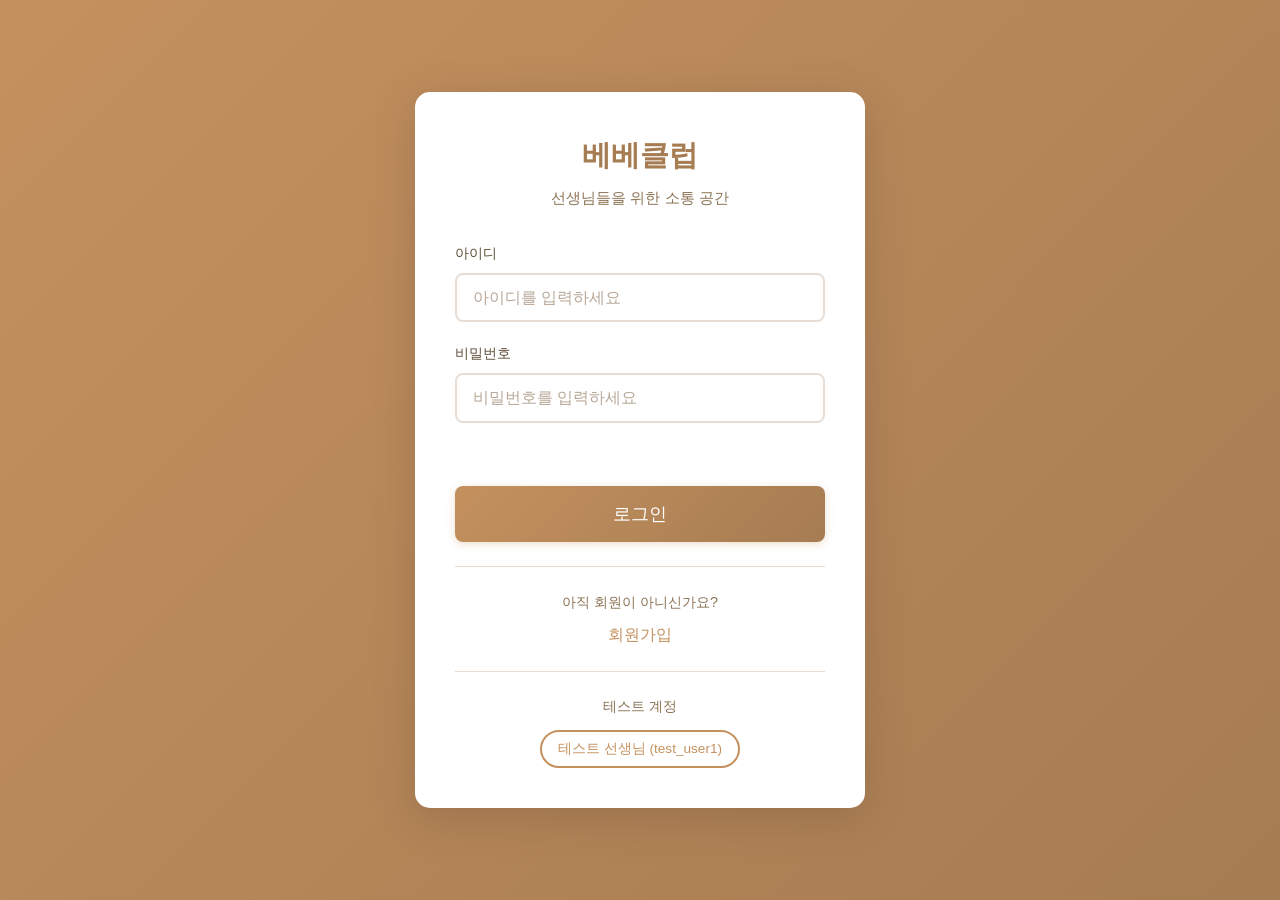
==== commit 8df2ecc9: "Rename site from '유치원 선생님 커뮤니티' to '베베클럽'" ====
--- a/frontend/index.html
+++ b/frontend/index.html
@@ -3,8 +3,8 @@
 <head>
     <meta charset="UTF-8">
     <meta name="viewport" content="width=device-width, initial-scale=1.0">
-    <title>유치원 선생님 커뮤니티</title>
-    <link rel="stylesheet" href="css/style.css?v=10">
+    <title>베베클럽</title>
+    <link rel="stylesheet" href="css/style.css?v=12">
     <link rel="stylesheet" href="css/auth.css?v=10">
     <script>
         // 로그인 체크 - 페이지 로드 전에 실행
@@ -20,13 +20,14 @@
     <header>
         <nav class="navbar">
             <div class="logo">
-                <h1>유치원 선생님 커뮤니티</h1>
+                <h1>베베클럽</h1>
             </div>
             <ul class="nav-links">
                 <li><a href="#" data-page="home" class="active">홈</a></li>
                 <li><a href="#" data-page="board">게시판</a></li>
                 <li><a href="#" data-page="management">학생 관리</a></li>
                 <li><a href="#" data-page="expenses">비용 관리</a></li>
+                <li><a href="#" data-page="ai-assistant">AI 도우미</a></li>
                 <li><a href="#" data-page="profile">프로필</a></li>
             </ul>
             <div class="user-info">
@@ -136,57 +137,128 @@
 
                 <div class="expenses-tabs">
                     <button data-tab="input" class="tab active">비용 입력</button>
+                    <button data-tab="dashboard" class="tab">집계 대시보드</button>
                     <button data-tab="category-manage" class="tab">카테고리 관리</button>
-                    <button data-tab="student-summary" class="tab">학생별 집계</button>
-                    <button data-tab="class-summary" class="tab">반별 집계</button>
-                    <button data-tab="kg-summary" class="tab">유치원 집계</button>
-                </div>
-
-                <!-- 비용 입력 탭 -->
+                </div>
+
+                <!-- 비용 입력 탭 (위자드 형태) -->
                 <div id="expense-input-tab" class="expense-tab active">
-                    <div class="expense-form-section">
+                    <div class="wizard-container">
+                        <!-- 단계 표시 -->
+                        <div class="wizard-steps">
+                            <div class="wizard-step active" data-step="1">
+                                <span class="step-number">1</span>
+                                <span class="step-label">반 선택</span>
+                            </div>
+                            <div class="wizard-step" data-step="2">
+                                <span class="step-number">2</span>
+                                <span class="step-label">학생 선택</span>
+                            </div>
+                            <div class="wizard-step" data-step="3">
+                                <span class="step-number">3</span>
+                                <span class="step-label">비용 입력</span>
+                            </div>
+                        </div>
+
+                        <!-- Step 1: 반 선택 -->
+                        <div class="wizard-content active" id="wizard-step-1">
+                            <h3>어느 반의 비용을 입력하시겠어요?</h3>
+                            <div id="class-select-grid" class="select-card-grid">
+                                <!-- 반 카드들이 동적으로 생성됨 -->
+                            </div>
+                        </div>
+
+                        <!-- Step 2: 학생 선택 -->
+                        <div class="wizard-content" id="wizard-step-2">
+                            <div class="wizard-header">
+                                <button type="button" class="btn-back" id="back-to-step-1">&larr; 반 다시 선택</button>
+                                <h3>어느 학생의 비용인가요?</h3>
+                                <p class="selected-info" id="selected-class-name"></p>
+                            </div>
+                            <div id="student-select-grid" class="select-card-grid">
+                                <!-- 학생 카드들이 동적으로 생성됨 -->
+                            </div>
+                        </div>
+
+                        <!-- Step 3: 비용 입력 -->
+                        <div class="wizard-content" id="wizard-step-3">
+                            <div class="wizard-header">
+                                <button type="button" class="btn-back" id="back-to-step-2">&larr; 학생 다시 선택</button>
+                                <h3>비용 정보를 입력해주세요</h3>
+                                <p class="selected-info" id="selected-student-name"></p>
+                            </div>
+                            <form id="expense-form" class="expense-wizard-form">
+                                <div class="form-group">
+                                    <label for="expense-category">비용 카테고리</label>
+                                    <div class="category-buttons" id="category-buttons">
+                                        <!-- 카테고리 버튼들이 동적으로 생성됨 -->
+                                    </div>
+                                    <input type="hidden" id="expense-category" required>
+                                </div>
+                                <div class="form-group">
+                                    <label for="expense-amount">금액</label>
+                                    <div class="amount-input-wrapper">
+                                        <input type="number" id="expense-amount" required min="0" step="1000" placeholder="0">
+                                        <span class="amount-suffix">원</span>
+                                    </div>
+                                    <div class="quick-amounts">
+                                        <button type="button" class="quick-amount" data-amount="5000">+5천</button>
+                                        <button type="button" class="quick-amount" data-amount="10000">+1만</button>
+                                        <button type="button" class="quick-amount" data-amount="30000">+3만</button>
+                                        <button type="button" class="quick-amount" data-amount="50000">+5만</button>
+                                    </div>
+                                </div>
+                                <div class="form-group">
+                                    <label for="expense-description">설명 (선택)</label>
+                                    <input type="text" id="expense-description" placeholder="예: 3월 교재비">
+                                </div>
+                                <input type="hidden" id="expense-class">
+                                <input type="hidden" id="expense-student">
+                                <button type="submit" class="btn btn-primary btn-large">비용 추가하기</button>
+                            </form>
+                        </div>
+                    </div>
+
+                    <!-- 최근 비용 내역 -->
+                    <div class="recent-expenses-section">
                         <div class="section-header">
-                            <h3>비용 입력</h3>
+                            <h3>최근 입력 내역</h3>
                             <button id="download-expenses-excel" class="btn btn-secondary btn-small">엑셀 다운로드</button>
                         </div>
-                        <form id="expense-form">
-                            <div class="form-row">
-                                <div class="form-group">
-                                    <label for="expense-class">반</label>
-                                    <select id="expense-class" required>
-                                        <option value="">선택하세요</option>
-                                    </select>
-                                </div>
-                                <div class="form-group">
-                                    <label for="expense-student">학생</label>
-                                    <select id="expense-student" required>
-                                        <option value="">선택하세요</option>
-                                    </select>
-                                </div>
-                            </div>
-                            <div class="form-row">
-                                <div class="form-group">
-                                    <label for="expense-category">비용 카테고리</label>
-                                    <select id="expense-category" required>
-                                        <option value="">선택하세요</option>
-                                    </select>
-                                </div>
-                                <div class="form-group">
-                                    <label for="expense-amount">금액 (원)</label>
-                                    <input type="number" id="expense-amount" required min="0" step="1000">
-                                </div>
-                            </div>
-                            <div class="form-group">
-                                <label for="expense-description">설명</label>
-                                <input type="text" id="expense-description" placeholder="비용 설명">
-                            </div>
-                            <button type="submit" class="btn btn-primary">비용 추가</button>
-                        </form>
-                    </div>
-
-                    <div class="expense-list-section">
-                        <h3>최근 비용 내역</h3>
-                        <div id="expense-list"></div>
+                        <div id="expense-list" class="expense-list-compact"></div>
+                    </div>
+                </div>
+
+                <!-- 집계 대시보드 탭 -->
+                <div id="expense-dashboard-tab" class="expense-tab">
+                    <!-- 유치원 전체 요약 -->
+                    <div class="dashboard-summary-card">
+                        <div class="summary-card-header">
+                            <h3 id="dashboard-kg-name">내 유치원</h3>
+                            <button id="download-kg-summary-excel" class="btn btn-secondary btn-small">엑셀</button>
+                        </div>
+                        <div id="kg-summary-quick" class="summary-quick-stats">
+                            <!-- 동적으로 로드됨 -->
+                        </div>
+                    </div>
+
+                    <!-- 반별 집계 카드 -->
+                    <div class="dashboard-section">
+                        <h3>반별 비용 현황</h3>
+                        <div id="class-summary-cards" class="summary-card-grid">
+                            <!-- 반별 카드가 동적으로 생성됨 -->
+                        </div>
+                    </div>
+
+                    <!-- 학생별 상세 (반 선택 시 표시) -->
+                    <div id="student-detail-section" class="dashboard-section" style="display:none;">
+                        <div class="section-header">
+                            <h3 id="student-detail-title">학생별 상세</h3>
+                            <button id="download-student-summary-excel" class="btn btn-secondary btn-small">엑셀</button>
+                        </div>
+                        <div id="student-summary-list" class="student-summary-grid">
+                            <!-- 학생별 요약이 동적으로 생성됨 -->
+                        </div>
                     </div>
                 </div>
 
@@ -214,42 +286,6 @@
                         </div>
                         <div id="category-list" class="data-list"></div>
                     </div>
-                </div>
-
-                <!-- 학생별 집계 탭 -->
-                <div id="student-summary-tab" class="expense-tab">
-                    <div class="summary-selector">
-                        <select id="student-summary-class">
-                            <option value="">반 선택</option>
-                        </select>
-                        <select id="student-summary-student">
-                            <option value="">학생 선택</option>
-                        </select>
-                        <button id="load-student-summary" class="btn btn-primary">조회</button>
-                        <button id="download-student-summary-excel" class="btn btn-secondary">엑셀 다운로드</button>
-                    </div>
-                    <div id="student-summary-result"></div>
-                </div>
-
-                <!-- 반별 집계 탭 -->
-                <div id="class-summary-tab" class="expense-tab">
-                    <div class="summary-selector">
-                        <select id="summary-class">
-                            <option value="">반 선택</option>
-                        </select>
-                        <button id="load-class-summary" class="btn btn-primary">조회</button>
-                        <button id="download-class-summary-excel" class="btn btn-secondary">엑셀 다운로드</button>
-                    </div>
-                    <div id="class-summary-result"></div>
-                </div>
-
-                <!-- 유치원별 집계 탭 -->
-                <div id="kg-summary-tab" class="expense-tab">
-                    <div class="summary-selector">
-                        <button id="load-kg-summary" class="btn btn-primary">내 유치원 집계 조회</button>
-                        <button id="download-kg-summary-excel" class="btn btn-secondary">엑셀 다운로드</button>
-                    </div>
-                    <div id="kg-summary-result"></div>
                 </div>
             </div>
         </section>
@@ -362,6 +398,157 @@
             </div>
         </section>
 
+        <!-- AI 도우미 페이지 -->
+        <section id="ai-assistant-page" class="page">
+            <div class="container">
+                <h2>AI 도우미</h2>
+                <p class="page-description">AI가 관찰일지, 발달평가, 상담메모 작성을 도와드립니다.</p>
+                <div id="ai-status" class="ai-status"></div>
+
+                <div class="ai-tabs">
+                    <button data-tab="observation" class="tab active">관찰일지</button>
+                    <button data-tab="assessment" class="tab">발달평가</button>
+                    <button data-tab="consultation" class="tab">상담메모</button>
+                </div>
+
+                <!-- 관찰일지 탭 -->
+                <div id="ai-observation-tab" class="ai-tab active">
+                    <div class="ai-form-section">
+                        <h3>관찰일지 작성 도우미</h3>
+                        <p class="form-description">학생의 행동이나 특성 키워드를 입력하면 관찰일지 문구를 생성해드립니다.</p>
+                        <form id="observation-form">
+                            <div class="form-row">
+                                <div class="form-group">
+                                    <label for="obs-student-name">학생 이름</label>
+                                    <input type="text" id="obs-student-name" placeholder="예: 김민준" required>
+                                </div>
+                                <div class="form-group">
+                                    <label for="obs-age">나이</label>
+                                    <input type="number" id="obs-age" value="5" min="3" max="7">
+                                </div>
+                            </div>
+                            <div class="form-group">
+                                <label for="obs-area">관찰 영역</label>
+                                <select id="obs-area" required>
+                                    <option value="사회관계">사회관계</option>
+                                    <option value="의사소통">의사소통</option>
+                                    <option value="신체운동">신체운동</option>
+                                    <option value="예술경험">예술경험</option>
+                                    <option value="자연탐구">자연탐구</option>
+                                </select>
+                            </div>
+                            <div class="form-group">
+                                <label for="obs-keywords">관찰 키워드</label>
+                                <textarea id="obs-keywords" placeholder="예: 친구와 블록놀이, 양보하기, 규칙 지키기" required></textarea>
+                            </div>
+                            <button type="submit" class="btn btn-primary" id="generate-observation">
+                                <span class="btn-text">관찰일지 생성</span>
+                                <span class="btn-loading" style="display:none;">생성 중...</span>
+                            </button>
+                        </form>
+                    </div>
+                    <div class="ai-result-section">
+                        <h3>생성된 관찰일지</h3>
+                        <div id="observation-result" class="ai-result">
+                            <p class="placeholder-text">위 양식을 작성하고 '관찰일지 생성' 버튼을 클릭하세요.</p>
+                        </div>
+                        <button id="copy-observation" class="btn btn-secondary" style="display:none;">복사하기</button>
+                    </div>
+                </div>
+
+                <!-- 발달평가 탭 -->
+                <div id="ai-assessment-tab" class="ai-tab">
+                    <div class="ai-form-section">
+                        <h3>발달평가 문구 도우미</h3>
+                        <p class="form-description">발달 영역과 수준을 선택하면 평가 문구를 생성해드립니다.</p>
+                        <form id="assessment-form">
+                            <div class="form-row">
+                                <div class="form-group">
+                                    <label for="assess-student-name">학생 이름</label>
+                                    <input type="text" id="assess-student-name" placeholder="예: 김민준" required>
+                                </div>
+                                <div class="form-group">
+                                    <label for="assess-age">나이</label>
+                                    <input type="number" id="assess-age" value="5" min="3" max="7">
+                                </div>
+                            </div>
+                            <div class="form-row">
+                                <div class="form-group">
+                                    <label for="assess-area">발달 영역</label>
+                                    <select id="assess-area" required>
+                                        <option value="신체발달">신체발달</option>
+                                        <option value="인지발달">인지발달</option>
+                                        <option value="언어발달">언어발달</option>
+                                        <option value="사회정서발달">사회정서발달</option>
+                                        <option value="자조기술">자조기술</option>
+                                    </select>
+                                </div>
+                                <div class="form-group">
+                                    <label for="assess-level">발달 수준</label>
+                                    <select id="assess-level" required>
+                                        <option value="우수">우수</option>
+                                        <option value="양호">양호</option>
+                                        <option value="보통">보통</option>
+                                        <option value="노력요함">노력요함</option>
+                                    </select>
+                                </div>
+                            </div>
+                            <button type="submit" class="btn btn-primary" id="generate-assessment">
+                                <span class="btn-text">발달평가 생성</span>
+                                <span class="btn-loading" style="display:none;">생성 중...</span>
+                            </button>
+                        </form>
+                    </div>
+                    <div class="ai-result-section">
+                        <h3>생성된 발달평가</h3>
+                        <div id="assessment-result" class="ai-result">
+                            <p class="placeholder-text">위 양식을 작성하고 '발달평가 생성' 버튼을 클릭하세요.</p>
+                        </div>
+                        <button id="copy-assessment" class="btn btn-secondary" style="display:none;">복사하기</button>
+                    </div>
+                </div>
+
+                <!-- 상담메모 탭 -->
+                <div id="ai-consultation-tab" class="ai-tab">
+                    <div class="ai-form-section">
+                        <h3>학부모 상담메모 도우미</h3>
+                        <p class="form-description">상담 주제와 메모를 입력하면 정리된 상담 기록을 생성해드립니다.</p>
+                        <form id="consultation-form">
+                            <div class="form-row">
+                                <div class="form-group">
+                                    <label for="consult-student-name">학생 이름</label>
+                                    <input type="text" id="consult-student-name" placeholder="예: 김민준" required>
+                                </div>
+                                <div class="form-group">
+                                    <label for="consult-parent-name">학부모 성함</label>
+                                    <input type="text" id="consult-parent-name" placeholder="예: 김철수">
+                                </div>
+                            </div>
+                            <div class="form-group">
+                                <label for="consult-topics">상담 주제</label>
+                                <input type="text" id="consult-topics" placeholder="예: 또래관계, 식습관, 낮잠" required>
+                            </div>
+                            <div class="form-group">
+                                <label for="consult-notes">상담 내용 메모</label>
+                                <textarea id="consult-notes" placeholder="상담 중 메모한 내용을 입력하세요..." required></textarea>
+                            </div>
+                            <button type="submit" class="btn btn-primary" id="generate-consultation">
+                                <span class="btn-text">상담메모 생성</span>
+                                <span class="btn-loading" style="display:none;">생성 중...</span>
+                            </button>
+                        </form>
+                    </div>
+                    <div class="ai-result-section">
+                        <h3>생성된 상담메모</h3>
+                        <div id="consultation-result" class="ai-result">
+                            <p class="placeholder-text">위 양식을 작성하고 '상담메모 생성' 버튼을 클릭하세요.</p>
+                        </div>
+                        <button id="copy-consultation" class="btn btn-secondary" style="display:none;">복사하기</button>
+                    </div>
+                </div>
+            </div>
+        </section>
+
         <!-- 프로필 페이지 -->
         <section id="profile-page" class="page">
             <div class="container">
@@ -374,13 +561,13 @@
     </main>
 
     <footer>
-        <p>2024 유치원 선생님 커뮤니티 MVP</p>
+        <p>2024 베베클럽 MVP</p>
     </footer>
 
     <script src="https://cdn.sheetjs.com/xlsx-0.20.1/package/dist/xlsx.full.min.js"></script>
-    <script src="js/api.js?v=5"></script>
+    <script src="js/api.js?v=8"></script>
     <script src="js/auth.js?v=5"></script>
     <script src="js/components.js?v=6"></script>
-    <script src="js/app.js?v=6"></script>
+    <script src="js/app.js?v=10"></script>
 </body>
 </html>
--- a/frontend/css/style.css
+++ b/frontend/css/style.css
@@ -1571,3 +1571,827 @@
         font-size: 0.9rem;
     }
 }
+
+/* ===== AI Assistant Styles ===== */
+.page-description {
+    color: var(--text-secondary);
+    margin-bottom: 1.5rem;
+}
+
+.ai-status {
+    padding: 0.75rem 1rem;
+    border-radius: 8px;
+    margin-bottom: 1.5rem;
+    font-size: 0.9rem;
+}
+
+.ai-status .status-ok {
+    color: #2E7D32;
+    background: #E8F5E9;
+    padding: 0.5rem 1rem;
+    border-radius: 6px;
+    display: inline-block;
+}
+
+.ai-status .status-error {
+    color: #C62828;
+    background: #FFEBEE;
+    padding: 0.5rem 1rem;
+    border-radius: 6px;
+    display: inline-block;
+}
+
+.ai-status .loading-text {
+    color: var(--text-secondary);
+}
+
+/* AI Tabs */
+.ai-tabs {
+    display: flex;
+    gap: 0.5rem;
+    margin-bottom: 1.5rem;
+    flex-wrap: wrap;
+}
+
+.ai-tab {
+    display: none;
+}
+
+.ai-tab.active {
+    display: block;
+}
+
+/* AI Form Section */
+.ai-form-section {
+    background: var(--background-card);
+    padding: 1.5rem;
+    border-radius: 12px;
+    margin-bottom: 1.5rem;
+    border: 1px solid var(--border-light);
+}
+
+.ai-form-section h3 {
+    color: var(--primary-dark);
+    margin-bottom: 0.5rem;
+}
+
+.form-description {
+    color: var(--text-secondary);
+    font-size: 0.9rem;
+    margin-bottom: 1.25rem;
+}
+
+.ai-form-section .form-row {
+    display: grid;
+    grid-template-columns: 1fr 1fr;
+    gap: 1rem;
+    margin-bottom: 1rem;
+}
+
+.ai-form-section .form-group {
+    margin-bottom: 1rem;
+}
+
+.ai-form-section .form-group:last-of-type {
+    margin-bottom: 1.25rem;
+}
+
+.ai-form-section textarea {
+    min-height: 100px;
+    resize: vertical;
+}
+
+/* AI Result Section */
+.ai-result-section {
+    background: white;
+    padding: 1.5rem;
+    border-radius: 12px;
+    border: 1px solid var(--border);
+}
+
+.ai-result-section h3 {
+    color: var(--primary-dark);
+    margin-bottom: 1rem;
+}
+
+.ai-result {
+    background: var(--background-card);
+    padding: 1.25rem;
+    border-radius: 10px;
+    min-height: 120px;
+    margin-bottom: 1rem;
+}
+
+.ai-result .placeholder-text {
+    color: var(--text-secondary);
+    font-style: italic;
+}
+
+.ai-result .error-text {
+    color: #C62828;
+}
+
+.ai-generated-text {
+    color: var(--text-primary);
+    line-height: 1.8;
+    white-space: pre-wrap;
+}
+
+/* Loading state for button */
+.btn-loading {
+    display: inline-flex;
+    align-items: center;
+    gap: 0.5rem;
+}
+
+.btn-loading::before {
+    content: '';
+    width: 14px;
+    height: 14px;
+    border: 2px solid white;
+    border-top-color: transparent;
+    border-radius: 50%;
+    animation: spin 0.8s linear infinite;
+}
+
+@keyframes spin {
+    to {
+        transform: rotate(360deg);
+    }
+}
+
+button:disabled {
+    opacity: 0.7;
+    cursor: not-allowed;
+}
+
+/* AI Responsive */
+@media (max-width: 768px) {
+    .ai-form-section .form-row {
+        grid-template-columns: 1fr;
+    }
+
+    .ai-form-section,
+    .ai-result-section {
+        padding: 1.25rem;
+    }
+
+    .ai-result {
+        padding: 1rem;
+        min-height: 100px;
+    }
+}
+
+@media (max-width: 480px) {
+    .ai-tabs {
+        gap: 0.25rem;
+    }
+
+    .ai-tabs .tab {
+        flex: 1;
+        text-align: center;
+    }
+
+    .ai-form-section,
+    .ai-result-section {
+        padding: 1rem;
+    }
+
+    .ai-form-section h3,
+    .ai-result-section h3 {
+        font-size: 1rem;
+    }
+
+    .form-description {
+        font-size: 0.85rem;
+    }
+
+    .ai-result {
+        padding: 0.875rem;
+        font-size: 0.95rem;
+    }
+}
+
+/* ===== Expense Wizard Styles ===== */
+.wizard-container {
+    background: var(--background-card);
+    border-radius: 16px;
+    padding: 1.5rem;
+    margin-bottom: 1.5rem;
+    border: 1px solid var(--border-light);
+}
+
+/* Wizard Steps Indicator */
+.wizard-steps {
+    display: flex;
+    justify-content: center;
+    gap: 0;
+    margin-bottom: 2rem;
+    position: relative;
+}
+
+.wizard-steps::before {
+    content: '';
+    position: absolute;
+    top: 20px;
+    left: 25%;
+    right: 25%;
+    height: 2px;
+    background: var(--border);
+    z-index: 0;
+}
+
+.wizard-step {
+    display: flex;
+    flex-direction: column;
+    align-items: center;
+    gap: 0.5rem;
+    flex: 1;
+    position: relative;
+    z-index: 1;
+}
+
+.step-number {
+    width: 40px;
+    height: 40px;
+    border-radius: 50%;
+    background: white;
+    border: 2px solid var(--border);
+    display: flex;
+    align-items: center;
+    justify-content: center;
+    font-weight: 600;
+    color: var(--text-secondary);
+    transition: all 0.3s ease;
+}
+
+.wizard-step.active .step-number {
+    background: var(--primary);
+    border-color: var(--primary);
+    color: white;
+    box-shadow: 0 4px 12px rgba(196, 145, 94, 0.3);
+}
+
+.wizard-step.completed .step-number {
+    background: var(--success);
+    border-color: var(--success);
+    color: white;
+}
+
+.step-label {
+    font-size: 0.85rem;
+    color: var(--text-secondary);
+    font-weight: 500;
+}
+
+.wizard-step.active .step-label {
+    color: var(--primary-dark);
+}
+
+/* Wizard Content */
+.wizard-content {
+    display: none;
+    animation: fadeIn 0.3s ease;
+}
+
+.wizard-content.active {
+    display: block;
+}
+
+@keyframes fadeIn {
+    from { opacity: 0; transform: translateY(10px); }
+    to { opacity: 1; transform: translateY(0); }
+}
+
+.wizard-content h3 {
+    text-align: center;
+    color: var(--text-primary);
+    margin-bottom: 1.5rem;
+    font-size: 1.25rem;
+}
+
+.wizard-header {
+    margin-bottom: 1.5rem;
+}
+
+.wizard-header h3 {
+    margin-bottom: 0.5rem;
+}
+
+.selected-info {
+    text-align: center;
+    color: var(--primary);
+    font-weight: 500;
+}
+
+.btn-back {
+    background: none;
+    border: none;
+    color: var(--text-secondary);
+    cursor: pointer;
+    padding: 0.5rem 0;
+    font-size: 0.9rem;
+    display: flex;
+    align-items: center;
+    gap: 0.25rem;
+    margin-bottom: 0.5rem;
+}
+
+.btn-back:hover {
+    color: var(--primary);
+}
+
+/* Select Card Grid */
+.select-card-grid {
+    display: grid;
+    grid-template-columns: repeat(auto-fill, minmax(120px, 1fr));
+    gap: 1rem;
+}
+
+.select-card {
+    background: white;
+    border: 2px solid var(--border);
+    border-radius: 12px;
+    padding: 1.25rem 1rem;
+    text-align: center;
+    cursor: pointer;
+    transition: all 0.2s ease;
+}
+
+.select-card:hover {
+    border-color: var(--primary);
+    transform: translateY(-2px);
+    box-shadow: 0 4px 12px rgba(196, 145, 94, 0.15);
+}
+
+.select-card:active {
+    transform: translateY(0);
+}
+
+.select-card-icon {
+    font-size: 2rem;
+    margin-bottom: 0.5rem;
+}
+
+.select-card-name {
+    font-weight: 600;
+    color: var(--text-primary);
+    font-size: 1rem;
+}
+
+.select-card-sub {
+    font-size: 0.85rem;
+    color: var(--text-secondary);
+    margin-top: 0.25rem;
+}
+
+/* Category Buttons */
+.category-buttons {
+    display: flex;
+    flex-wrap: wrap;
+    gap: 0.5rem;
+    margin-bottom: 0.5rem;
+}
+
+.category-btn {
+    padding: 0.6rem 1rem;
+    border: 1.5px solid var(--border);
+    border-radius: 20px;
+    background: white;
+    color: var(--text-primary);
+    cursor: pointer;
+    font-size: 0.9rem;
+    transition: all 0.2s ease;
+}
+
+.category-btn:hover {
+    border-color: var(--primary);
+    background: var(--accent-light);
+}
+
+.category-btn.active {
+    background: var(--primary);
+    border-color: var(--primary);
+    color: white;
+}
+
+/* Amount Input */
+.amount-input-wrapper {
+    display: flex;
+    align-items: center;
+    gap: 0.5rem;
+}
+
+.amount-input-wrapper input {
+    flex: 1;
+    font-size: 1.5rem;
+    font-weight: 600;
+    text-align: right;
+    padding: 0.75rem 1rem;
+}
+
+.amount-suffix {
+    font-size: 1.1rem;
+    color: var(--text-secondary);
+    font-weight: 500;
+}
+
+.quick-amounts {
+    display: flex;
+    gap: 0.5rem;
+    margin-top: 0.75rem;
+}
+
+.quick-amount {
+    flex: 1;
+    padding: 0.5rem;
+    border: 1px solid var(--border);
+    border-radius: 8px;
+    background: white;
+    color: var(--text-secondary);
+    cursor: pointer;
+    font-size: 0.85rem;
+    transition: all 0.2s ease;
+}
+
+.quick-amount:hover {
+    border-color: var(--primary);
+    color: var(--primary);
+    background: var(--accent-light);
+}
+
+/* Expense Wizard Form */
+.expense-wizard-form .form-group {
+    margin-bottom: 1.5rem;
+}
+
+.expense-wizard-form label {
+    display: block;
+    font-weight: 500;
+    color: var(--text-primary);
+    margin-bottom: 0.75rem;
+}
+
+.btn-large {
+    width: 100%;
+    padding: 1rem 1.5rem;
+    font-size: 1.1rem;
+}
+
+/* Recent Expenses Compact */
+.recent-expenses-section {
+    background: white;
+    border-radius: 12px;
+    padding: 1.25rem;
+    border: 1px solid var(--border);
+}
+
+.expense-list-compact {
+    max-height: 300px;
+    overflow-y: auto;
+}
+
+.expense-item-compact {
+    display: flex;
+    align-items: center;
+    justify-content: space-between;
+    padding: 0.75rem 0;
+    border-bottom: 1px solid var(--border-light);
+}
+
+.expense-item-compact:last-child {
+    border-bottom: none;
+}
+
+.expense-info {
+    display: flex;
+    gap: 0.75rem;
+    align-items: center;
+}
+
+.expense-student {
+    font-weight: 500;
+    color: var(--text-primary);
+}
+
+.expense-category {
+    font-size: 0.85rem;
+    color: var(--text-secondary);
+    background: var(--background-card);
+    padding: 0.2rem 0.5rem;
+    border-radius: 4px;
+}
+
+.expense-item-compact .expense-amount {
+    font-weight: 600;
+    color: var(--primary-dark);
+}
+
+.btn-delete-expense {
+    background: none;
+    border: none;
+    color: var(--text-secondary);
+    cursor: pointer;
+    font-size: 1.25rem;
+    padding: 0.25rem 0.5rem;
+    opacity: 0.5;
+    transition: all 0.2s ease;
+}
+
+.btn-delete-expense:hover {
+    opacity: 1;
+    color: var(--danger);
+}
+
+/* ===== Expense Dashboard Styles ===== */
+.dashboard-summary-card {
+    background: linear-gradient(135deg, var(--primary) 0%, var(--primary-dark) 100%);
+    border-radius: 16px;
+    padding: 1.5rem;
+    color: white;
+    margin-bottom: 1.5rem;
+}
+
+.summary-card-header {
+    display: flex;
+    justify-content: space-between;
+    align-items: center;
+    margin-bottom: 1rem;
+}
+
+.summary-card-header h3 {
+    color: white;
+    margin: 0;
+}
+
+.summary-card-header .btn {
+    background: rgba(255,255,255,0.2);
+    border: none;
+    color: white;
+}
+
+.summary-card-header .btn:hover {
+    background: rgba(255,255,255,0.3);
+}
+
+.summary-quick-stats {
+    display: flex;
+    gap: 2rem;
+}
+
+.quick-stat {
+    display: flex;
+    flex-direction: column;
+}
+
+.quick-stat-value {
+    font-size: 1.5rem;
+    font-weight: 700;
+}
+
+.quick-stat-label {
+    font-size: 0.85rem;
+    opacity: 0.9;
+}
+
+/* Dashboard Section */
+.dashboard-section {
+    margin-bottom: 1.5rem;
+}
+
+.dashboard-section h3 {
+    color: var(--text-primary);
+    margin-bottom: 1rem;
+    font-size: 1.1rem;
+}
+
+/* Summary Card Grid */
+.summary-card-grid {
+    display: grid;
+    grid-template-columns: repeat(auto-fill, minmax(200px, 1fr));
+    gap: 1rem;
+}
+
+.summary-card-item {
+    background: white;
+    border: 1px solid var(--border);
+    border-radius: 12px;
+    padding: 1.25rem;
+    cursor: pointer;
+    transition: all 0.2s ease;
+}
+
+.summary-card-item:hover {
+    border-color: var(--primary);
+    box-shadow: 0 4px 12px rgba(196, 145, 94, 0.15);
+    transform: translateY(-2px);
+}
+
+.summary-card-item .summary-card-header {
+    display: flex;
+    justify-content: space-between;
+    align-items: center;
+    margin-bottom: 0.5rem;
+}
+
+.summary-card-item .class-name {
+    font-weight: 600;
+    color: var(--text-primary);
+}
+
+.summary-card-item .student-count {
+    font-size: 0.85rem;
+    color: var(--text-secondary);
+}
+
+.summary-card-amount {
+    font-size: 1.25rem;
+    font-weight: 700;
+    color: var(--primary-dark);
+    margin-bottom: 0.5rem;
+}
+
+.summary-card-action {
+    font-size: 0.85rem;
+    color: var(--primary);
+}
+
+/* Student Summary Grid */
+.student-summary-grid {
+    display: grid;
+    grid-template-columns: repeat(auto-fill, minmax(250px, 1fr));
+    gap: 0.75rem;
+}
+
+.student-summary-item {
+    background: var(--background-card);
+    border-radius: 10px;
+    padding: 1rem;
+    display: flex;
+    justify-content: space-between;
+    align-items: center;
+}
+
+.student-info {
+    display: flex;
+    align-items: center;
+    gap: 0.5rem;
+}
+
+.student-name {
+    font-weight: 500;
+    color: var(--text-primary);
+}
+
+.student-age {
+    font-size: 0.85rem;
+    color: var(--text-secondary);
+}
+
+.student-expense-info {
+    text-align: right;
+}
+
+.expense-total {
+    display: block;
+    font-weight: 600;
+    color: var(--primary-dark);
+}
+
+.expense-count {
+    font-size: 0.8rem;
+    color: var(--text-secondary);
+}
+
+/* Text States */
+.loading-text, .empty-text, .error-text {
+    text-align: center;
+    padding: 2rem;
+    color: var(--text-secondary);
+}
+
+.error-text {
+    color: var(--danger);
+}
+
+/* Responsive for Expense Wizard & Dashboard */
+@media (max-width: 768px) {
+    .wizard-container {
+        padding: 1.25rem;
+    }
+
+    .wizard-steps::before {
+        left: 15%;
+        right: 15%;
+    }
+
+    .step-number {
+        width: 36px;
+        height: 36px;
+        font-size: 0.9rem;
+    }
+
+    .step-label {
+        font-size: 0.75rem;
+    }
+
+    .select-card-grid {
+        grid-template-columns: repeat(auto-fill, minmax(100px, 1fr));
+        gap: 0.75rem;
+    }
+
+    .select-card {
+        padding: 1rem 0.75rem;
+    }
+
+    .select-card-icon {
+        font-size: 1.5rem;
+    }
+
+    .category-buttons {
+        gap: 0.4rem;
+    }
+
+    .category-btn {
+        padding: 0.5rem 0.75rem;
+        font-size: 0.85rem;
+    }
+
+    .summary-quick-stats {
+        gap: 1rem;
+    }
+
+    .quick-stat-value {
+        font-size: 1.25rem;
+    }
+
+    .summary-card-grid {
+        grid-template-columns: 1fr;
+    }
+
+    .student-summary-grid {
+        grid-template-columns: 1fr;
+    }
+}
+
+@media (max-width: 480px) {
+    .wizard-container {
+        padding: 1rem;
+    }
+
+    .wizard-steps {
+        margin-bottom: 1.5rem;
+    }
+
+    .step-number {
+        width: 32px;
+        height: 32px;
+        font-size: 0.85rem;
+    }
+
+    .step-label {
+        font-size: 0.7rem;
+    }
+
+    .wizard-content h3 {
+        font-size: 1.1rem;
+    }
+
+    .select-card-grid {
+        grid-template-columns: repeat(2, 1fr);
+    }
+
+    .amount-input-wrapper input {
+        font-size: 1.25rem;
+    }
+
+    .quick-amounts {
+        flex-wrap: wrap;
+    }
+
+    .quick-amount {
+        flex: 0 0 calc(50% - 0.25rem);
+    }
+
+    .dashboard-summary-card {
+        padding: 1.25rem;
+    }
+
+    .summary-quick-stats {
+        flex-wrap: wrap;
+        gap: 1rem;
+    }
+
+    .quick-stat {
+        flex: 0 0 calc(33% - 0.67rem);
+    }
+
+    .expense-item-compact {
+        flex-wrap: wrap;
+        gap: 0.5rem;
+    }
+
+    .expense-info {
+        flex: 1;
+    }
+}
